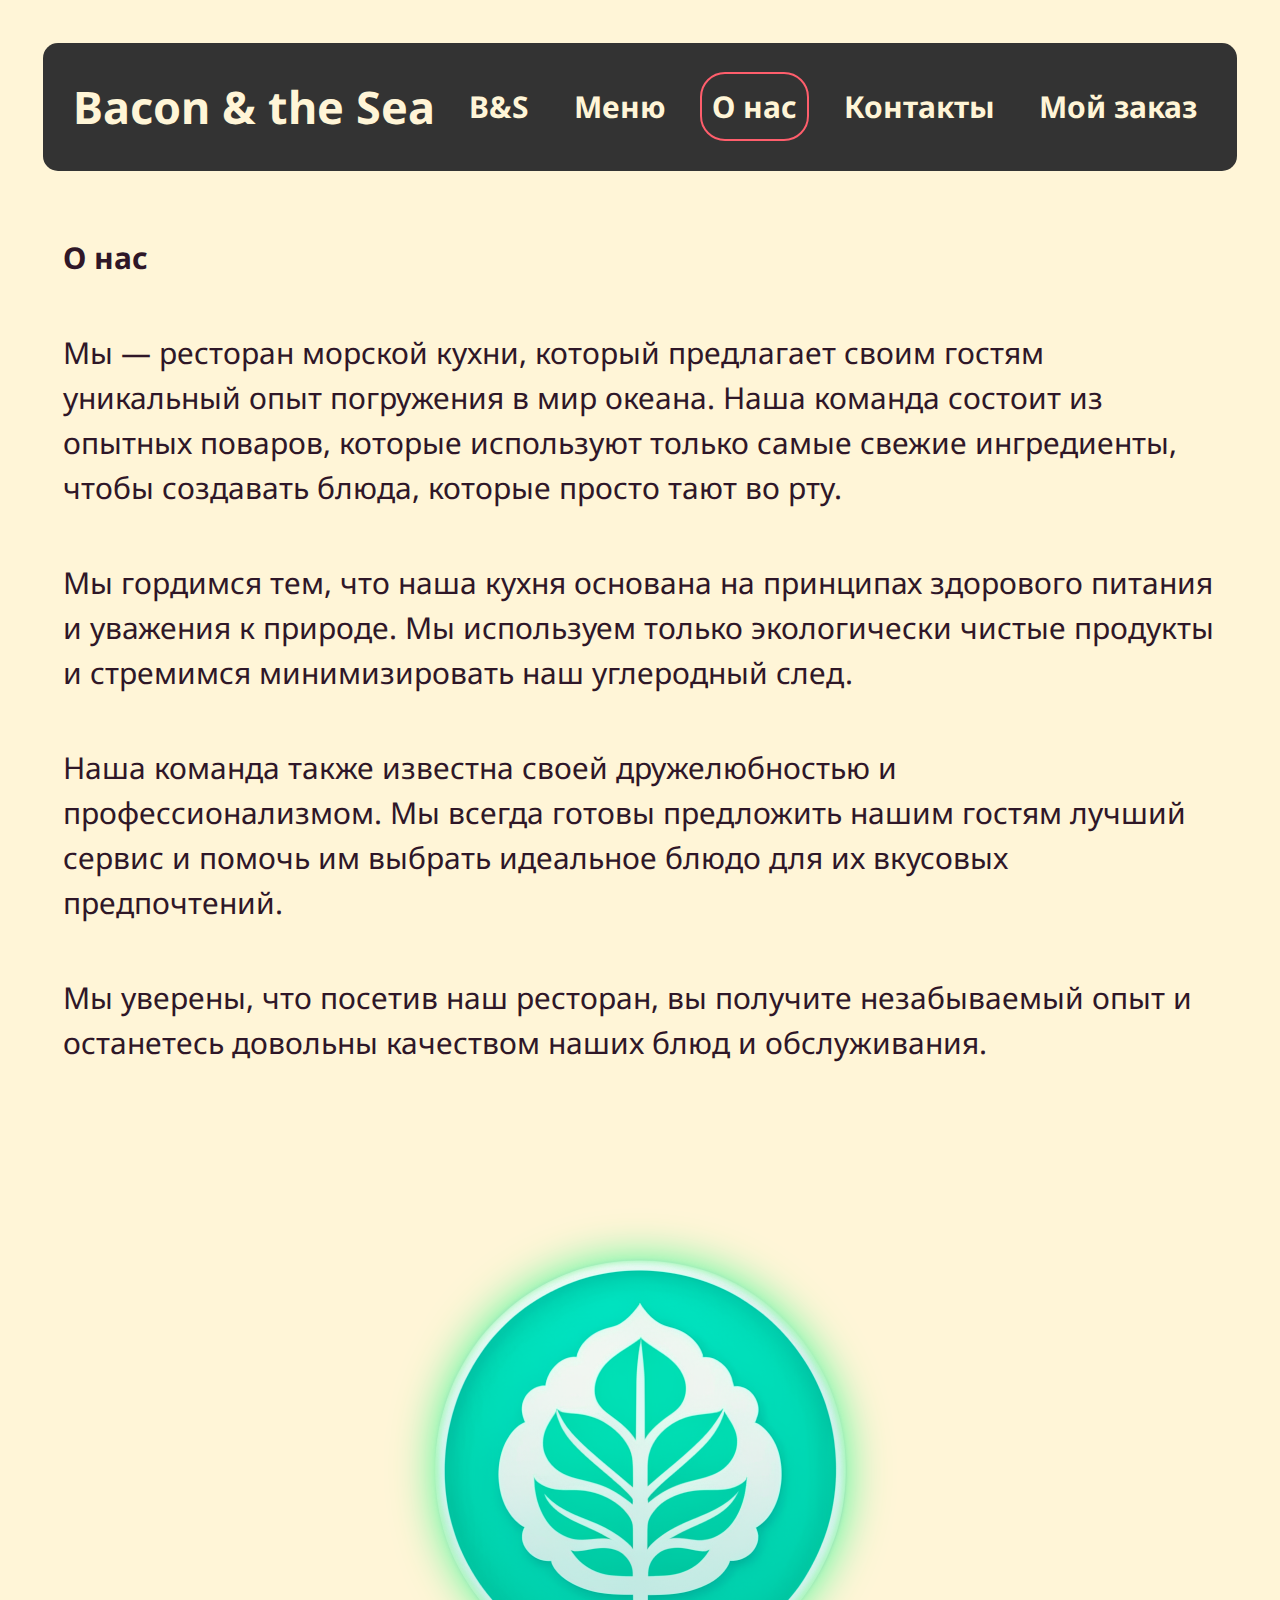
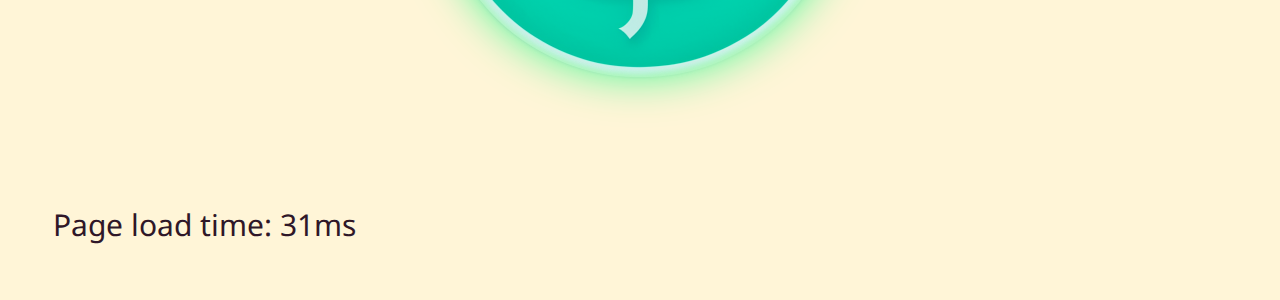
==== about.html @ cbefdb70 "add: lab-4" ====
<!DOCTYPE html>
<html lang="ru">

<head>
    <title>Seafood restaurant</title>
    <meta charset="utf-8">
    <meta name="keywords" content="seafood restaurant, tasty food, halal">
    <meta name="description" content="SOTA seafood restaurant 'Bacon & the Sea'">
    <link rel="stylesheet" href="./css/style.css">
    <link rel="stylesheet" href="css/currentloc.css">
    <link href='https://fonts.googleapis.com/css?family=Droid+Sans' rel='stylesheet' type='text/css'>
    <script src="scripts/loadtime.js"></script>
    <script src="scripts/currentloc.js"></script>


</head>
<body>
<header>
    <div class="nav">
        <span class="restaurant">Bacon & the Sea</span>
        <a href="index.html" class="menu-item">B&S</a>
        <a href="menu.html" class="menu-item">Меню</a>
        <a href="about.html" class="menu-item">О нас</a>
        <a href="contacts.html" class="menu-item">Контакты</a>
        <a href="#" class="menu-item">Мой заказ</a>
    </div>
</header>

<main>
    <div class="about-us">
        <h2>О нас</h2>
        <p>Мы — ресторан морской кухни, который предлагает своим гостям уникальный опыт погружения в мир океана. Наша команда состоит из опытных поваров, которые используют только самые свежие ингредиенты, чтобы создавать блюда, которые просто тают во рту.</p>
        <p>Мы гордимся тем, что наша кухня основана на принципах здорового питания и уважения к природе. Мы используем только экологически чистые продукты и стремимся минимизировать наш углеродный след.</p>
        <p>Наша команда также известна своей дружелюбностью и профессионализмом. Мы всегда готовы предложить нашим гостям лучший сервис и помочь им выбрать идеальное блюдо для их вкусовых предпочтений.</p>
        <p>Мы уверены, что посетив наш ресторан, вы получите незабываемый опыт и останетесь довольны качеством наших блюд и обслуживания.</p>
    </div>
</main>
<footer>
    <section>
        <img src="images/logo.jpg" class="logo__item" alt="Logo">
    </section>
    <br>
</footer>

</body>
</html>
---- css/style.css ----
* {
    box-sizing: border-box;
    font-family: 'Droid Sans', arial, serif;
    font-size: 30px;
    padding: 10px;
}

body {
    padding: 15px;
    line-height: 1.5;
    color: #2F1728;
    background-color: #fff5d7;
}

.nav {
    /*position: fixed;*/
    display: flex;
    justify-content: space-between;
    align-items: center;
    background-color: #333;
    padding: 20px;
    font-size: 18px;
    font-weight: bold;
    border-radius: 15px;
}

.restaurant {
    color: #fff5d7;
    font-size: 45px;
}

.nav a {
    color: #fff5d7;
    text-decoration: none;
    margin: 0 10px;
    cursor: pointer;
    font-family: 'Droid Sans', arial, serif;
    transition: color 0.3s ease-in-out;
}

.nav a:hover {
    color: #ff5e6c;
}

.restaurant-title {
    margin: 0;
    padding-top: 40px;
    padding-bottom: 20px;
    font-weight: bold;
    font-style: oblique;
    font-size: 40px;
    text-align: justify;
    vertical-align: middle;
}

.showoff {
    color: black;
    font-size: 18px;
    text-align: center;
    font-style: oblique;
}

.pre {
    white-space: pre-wrap;
}

.phrases {
    list-style-type: upper-roman;
    color: darkred;
    font-style: italic;
}

.image__container {
    margin: 30px;
    display: flex;
    overflow-x: auto;
    scroll-snap-type: x mandatory;
    scroll-behavior: smooth;
}

@media screen and (max-width: 1920px) {
    .image__container {
        display: none;
    }
}

.image__container-item {
    margin-right: 30px;
    scroll-snap-align: center;
    border-radius: 15px;
}

.feats {
    display: flex;
    flex-wrap: wrap;
    justify-content: center;
    align-items: center;
    margin: 20px;
}

.feats-item {
    max-width: 200px;
    max-height: 200px;
    margin: 10px;
    border: 3px solid silver;
    border-radius: 5px;
    transition: transform 0.3s ease-in-out;
}

.feats-item:hover {
    transform: scale(1.15);
    filter: brightness(1.2);
    cursor: pointer;
}


.quote__footer {
    display: block;
    text-align: center;
    margin-top: 60px;
    font-style: italic;
    background: moccasin;
    color: darkred;
}

.logo__item {
    display: block;
    margin-left: auto;
    margin-right: auto;
    margin-top: 60px;
    filter: drop-shadow(0 0 0.75rem #39F990);
}

.footer {
    position: absolute;
    top: 0;
}

table {
    display: grid;
    border-collapse: collapse;
    min-width: 100%;
    grid-template-columns:
    minmax(150px, 3.67fr)
    minmax(150px, 2.67fr)
    minmax(150px, 1.67fr)
    minmax(150px, 0.67fr)
    minmax(150px, 1.67fr);
}

thead,
tbody,
tr {
    display: contents;
}

th,
td {
    padding: 15px;
    overflow: hidden;
    text-overflow: ellipsis;
    white-space: nowrap;
}

th {
    background: moccasin;
    text-align: left;
    color: darkred;
}

td {
    padding-top: 12px;
    padding-bottom: 12px;
    color: grey;
}

tr:nth-child(even) td {
    background: #f8f6ff;
}
---- css/currentloc.css ----
.active {
    border: solid #ff5e6c 2px;
    border-radius: 25px;
}
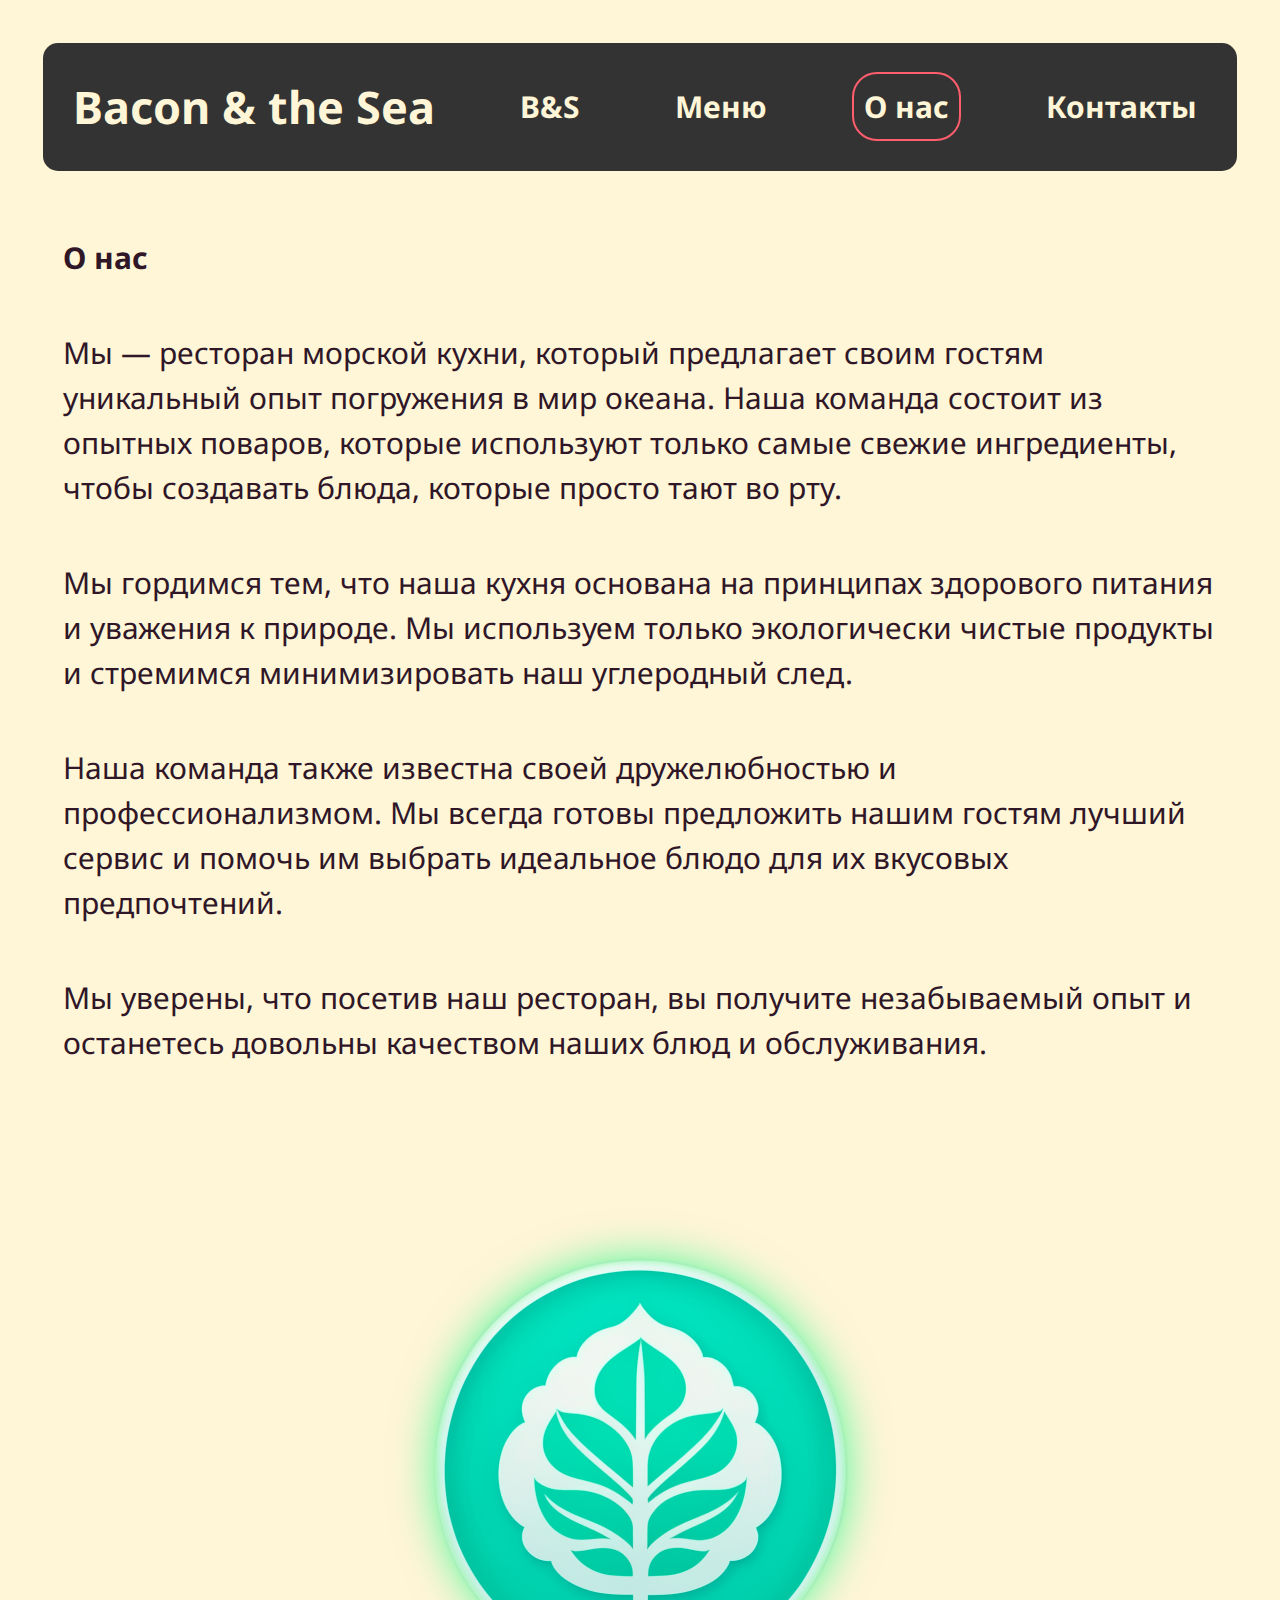
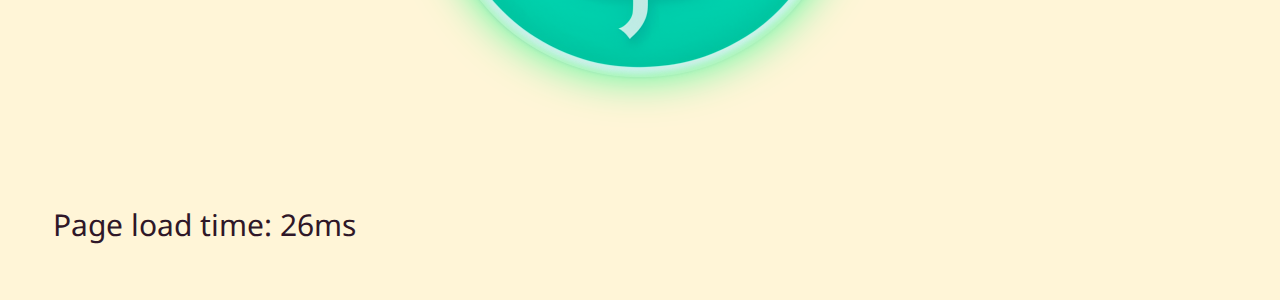
==== commit c3521a1f: "remove: cart" ====
--- a/about.html
+++ b/about.html
@@ -22,7 +22,6 @@
         <a href="menu.html" class="menu-item">Меню</a>
         <a href="about.html" class="menu-item">О нас</a>
         <a href="contacts.html" class="menu-item">Контакты</a>
-        <a href="#" class="menu-item">Мой заказ</a>
     </div>
 </header>
 
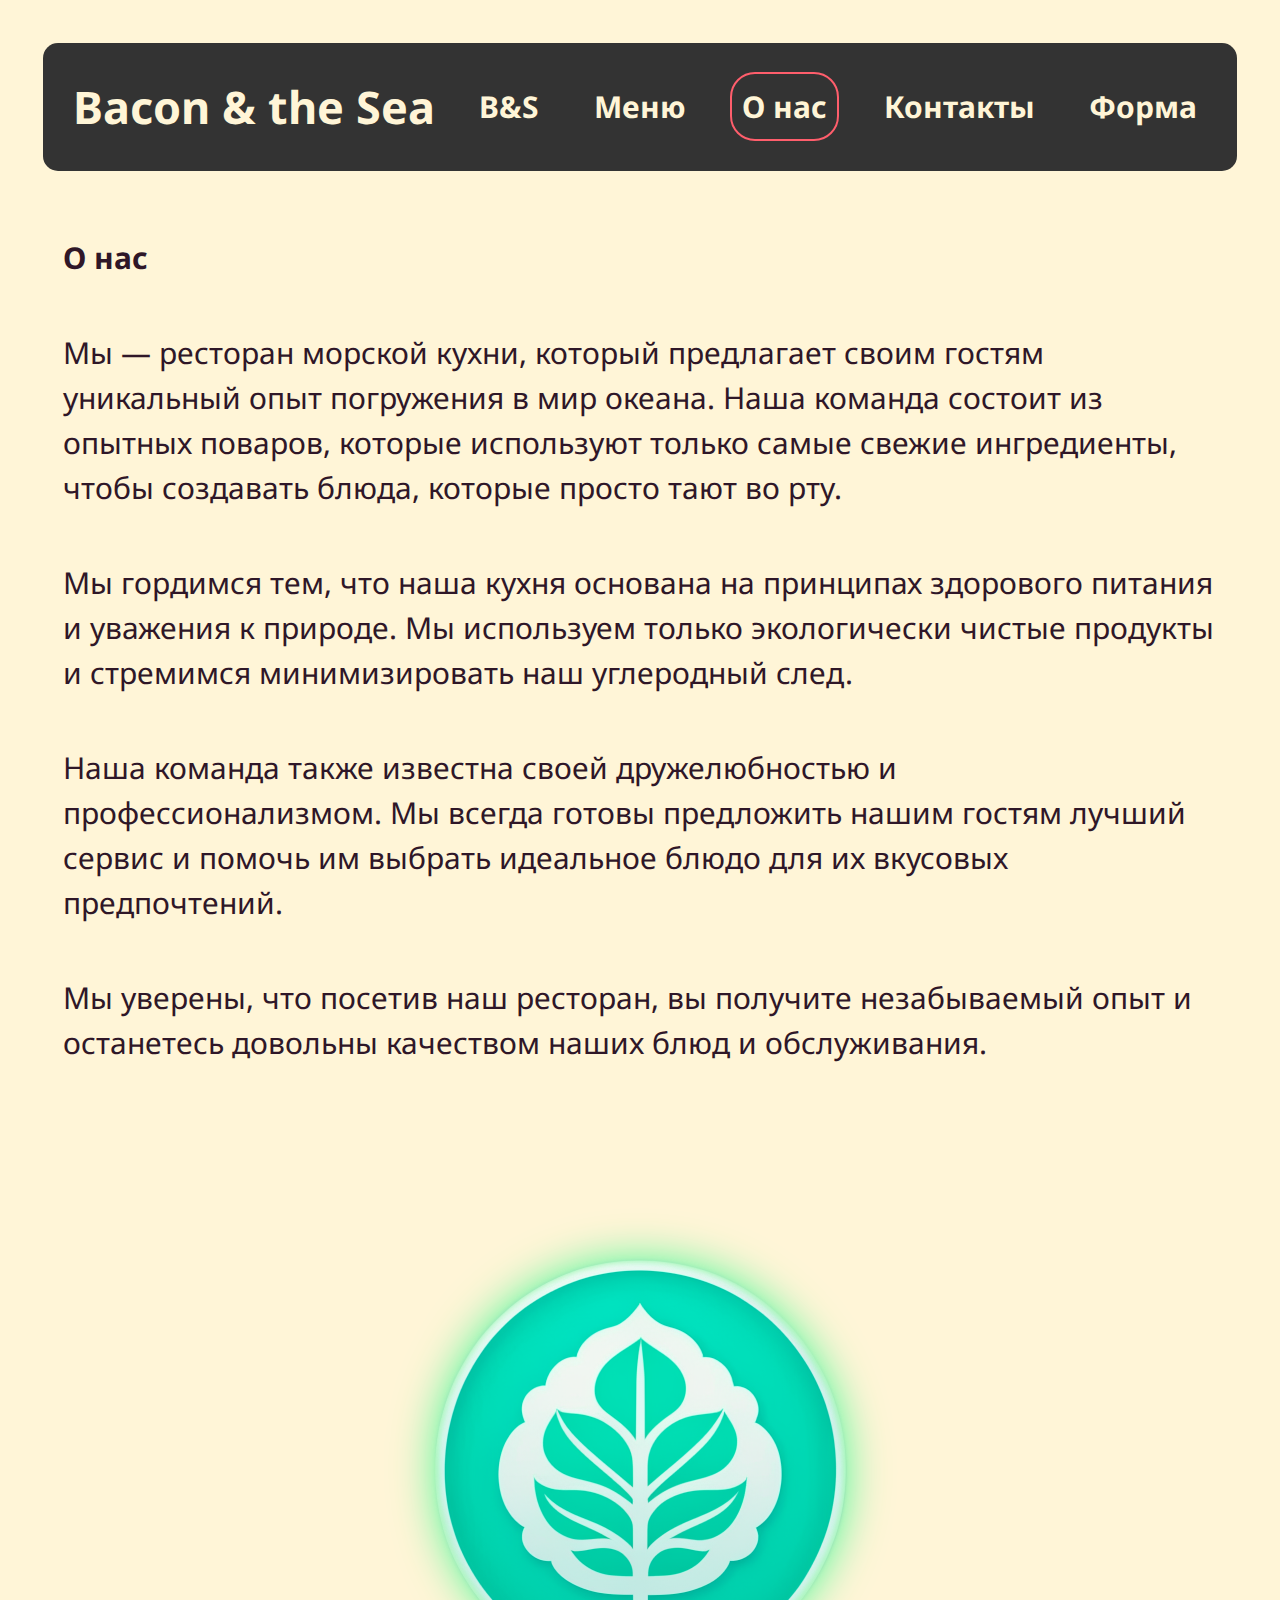
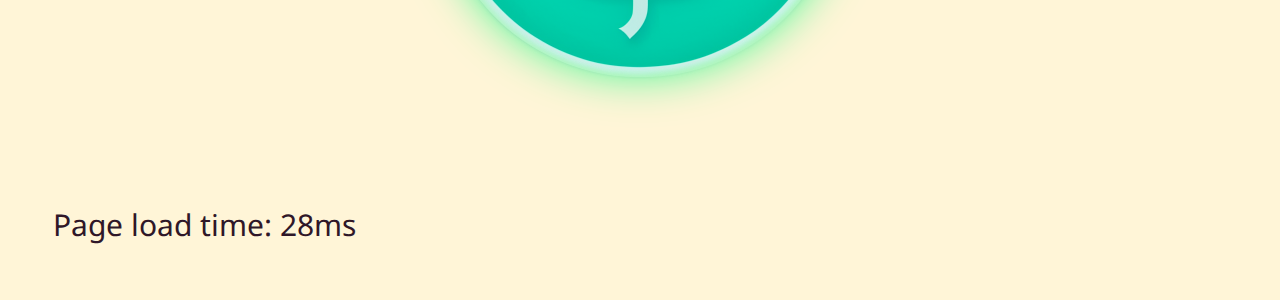
==== commit bb719b5d: "add: nav" ====
--- a/about.html
+++ b/about.html
@@ -22,6 +22,7 @@
         <a href="menu.html" class="menu-item">Меню</a>
         <a href="about.html" class="menu-item">О нас</a>
         <a href="contacts.html" class="menu-item">Контакты</a>
+        <a href="web-form.html" class="menu-item">Форма</a>
     </div>
 </header>
 
